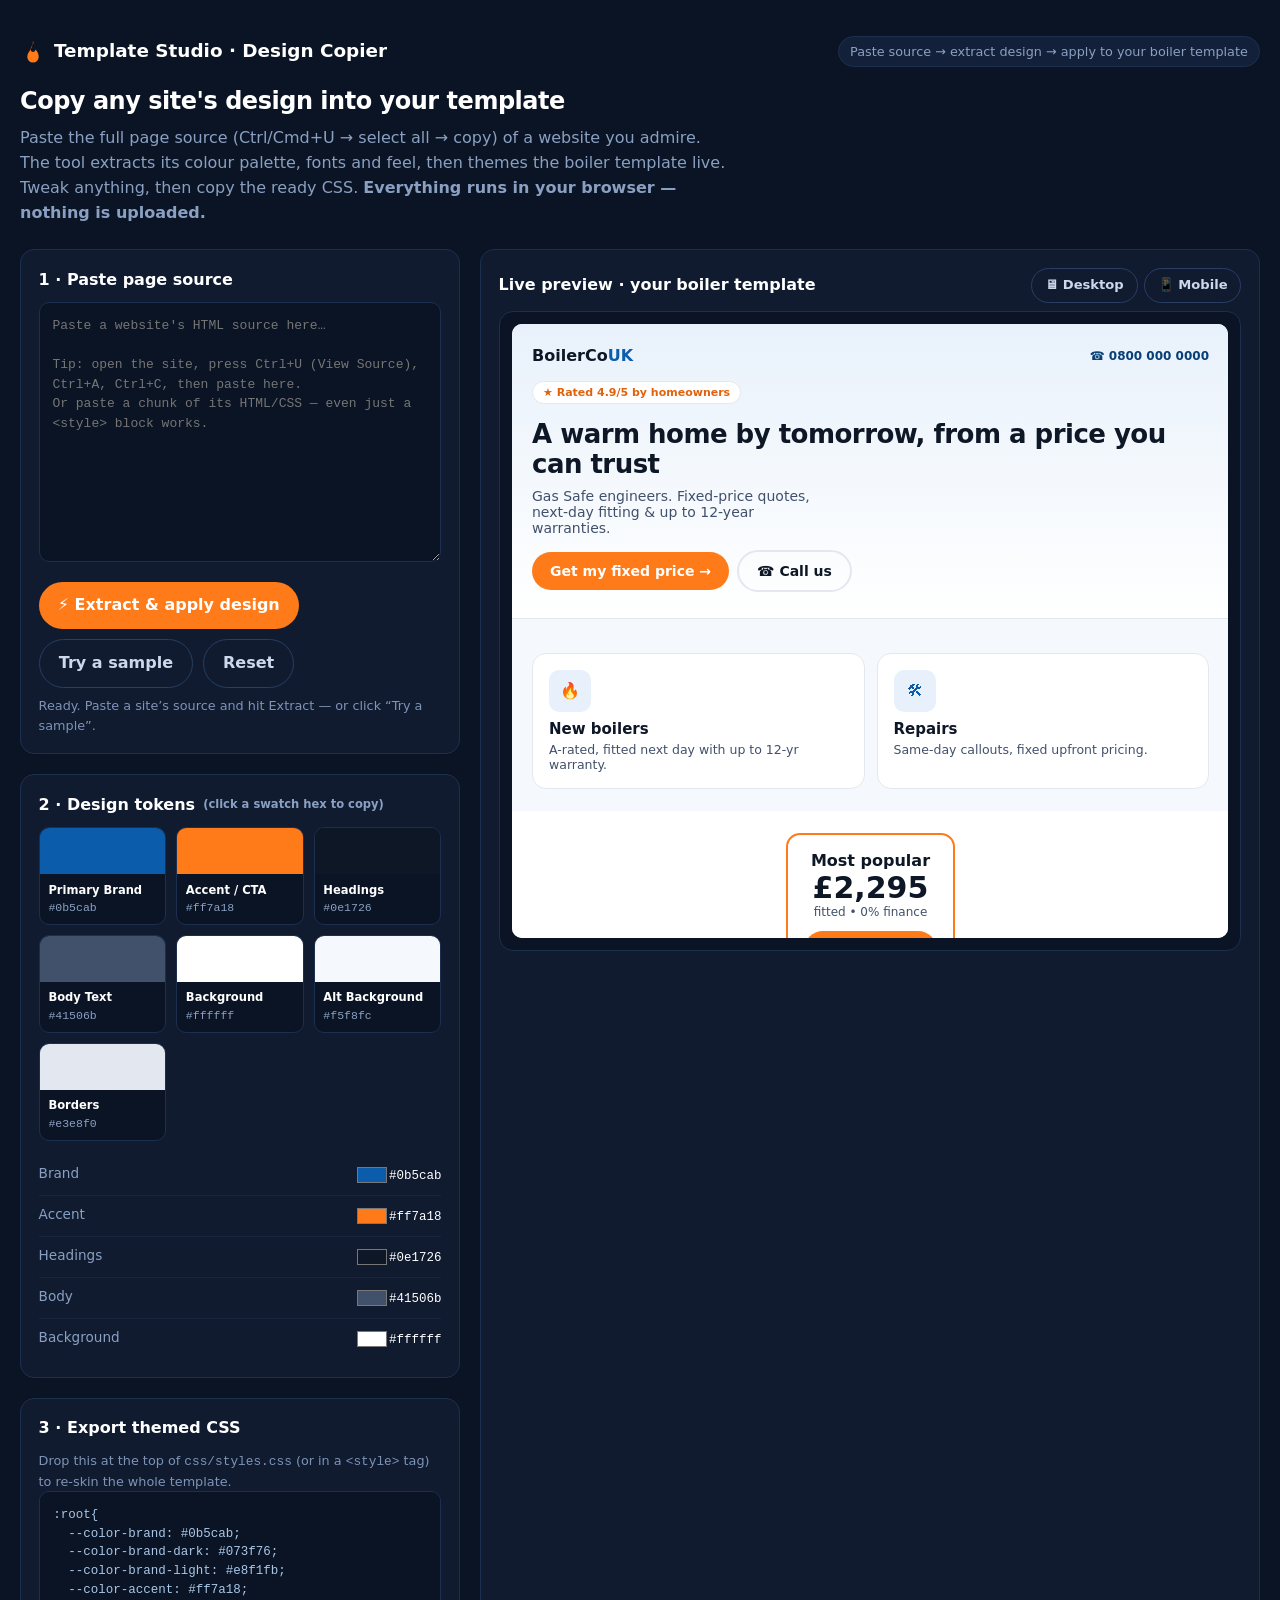
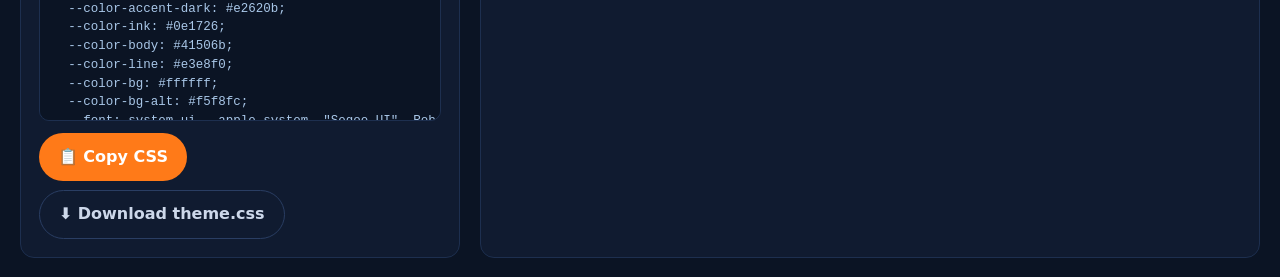
==== public/tools/design-copier/index.html @ d5bc6a3c "Wrap static site in Laravel 13 app for Laravel Cloud deployment Restructure the marketing template a" ====
<!doctype html>
<html lang="en">
<head>
<meta charset="utf-8">
<meta name="viewport" content="width=device-width, initial-scale=1">
<title>Design Copier · BoilerCo Template Studio</title>
<meta name="robots" content="noindex">
<style>
  :root{
    --brand:#0b5cab;--accent:#ff7a18;--ink:#0e1726;--body:#41506b;--bg:#fff;--bg-alt:#f5f8fc;--line:#e3e8f0;
    --font:system-ui,-apple-system,"Segoe UI",Roboto,Helvetica,Arial,sans-serif;
  }
  *,*::before,*::after{box-sizing:border-box}*{margin:0}
  body{font-family:var(--font);background:#0b1424;color:#cdd8ea;line-height:1.55}
  .wrap{max-width:1320px;margin:0 auto;padding:1.25rem}
  header.top{display:flex;flex-wrap:wrap;align-items:center;justify-content:space-between;gap:1rem;padding-block:1rem}
  .logo{display:flex;align-items:center;gap:.5rem;font-weight:800;color:#fff;font-size:1.15rem}
  .logo svg{width:26px;height:26px}
  .tag{font-size:.8rem;color:#8aa0c2;background:#13203a;border:1px solid #1d2f4f;padding:.3rem .7rem;border-radius:999px}
  h1{font-size:1.5rem;color:#fff;letter-spacing:-.02em}
  .sub{color:#8aa0c2;margin-top:.35rem;max-width:70ch}
  .grid{display:grid;gap:1.25rem;grid-template-columns:1fr;margin-top:1.5rem}
  @media(min-width:1000px){.grid{grid-template-columns:minmax(0,440px) 1fr}}
  .panel{background:#101b30;border:1px solid #1d2f4f;border-radius:14px;padding:1.1rem}
  .panel h2{font-size:1rem;color:#fff;margin-bottom:.6rem;display:flex;align-items:center;gap:.5rem}
  textarea{width:100%;min-height:260px;resize:vertical;background:#0b1424;color:#cdd8ea;border:1px solid #1d2f4f;border-radius:10px;padding:.8rem;font:13px/1.5 ui-monospace,SFMono-Regular,Menlo,Consolas,monospace}
  textarea:focus{outline:none;border-color:var(--accent)}
  .row{display:flex;gap:.6rem;flex-wrap:wrap;margin-top:.75rem}
  button{font:inherit;font-weight:700;cursor:pointer;border:0;border-radius:999px;padding:.7rem 1.2rem;background:var(--accent);color:#fff;transition:filter .12s,transform .12s}
  button:hover{filter:brightness(1.08);transform:translateY(-1px)}
  button.ghost{background:transparent;border:1.5px solid #2a3e63;color:#cdd8ea}
  button.sm{padding:.4rem .8rem;font-size:.82rem}
  .hint{font-size:.8rem;color:#7e93b6;margin-top:.5rem}
  .swatches{display:grid;grid-template-columns:repeat(auto-fill,minmax(120px,1fr));gap:.6rem;margin-top:.4rem}
  .sw{border:1px solid #1d2f4f;border-radius:10px;overflow:hidden;background:#0b1424}
  .sw .chip{height:46px}
  .sw .meta{padding:.45rem .55rem;font-size:.72rem}
  .sw .meta b{display:block;color:#fff;text-transform:capitalize}
  .sw .meta code{color:#8aa0c2;font-size:.72rem;cursor:pointer}
  .tokrow{display:flex;justify-content:space-between;gap:1rem;padding:.5rem 0;border-bottom:1px solid #18253f;font-size:.85rem}
  .tokrow:last-child{border:0}
  .tokrow label{color:#8aa0c2}
  .tokrow input[type=color]{width:34px;height:24px;border:0;background:none;padding:0;cursor:pointer;vertical-align:middle}
  .tokrow .val{color:#fff;font-family:ui-monospace,monospace;font-size:.78rem}
  pre{background:#0b1424;border:1px solid #1d2f4f;border-radius:10px;padding:.85rem;overflow:auto;font:12.5px/1.5 ui-monospace,monospace;color:#a9c7e8;max-height:230px}
  .preview-head{display:flex;align-items:center;justify-content:space-between;gap:1rem;flex-wrap:wrap;margin-bottom:.5rem}
  .device{display:flex;gap:.4rem}
  .frameWrap{background:#0b1424;border:1px solid #1d2f4f;border-radius:14px;padding:.75rem;height:640px;overflow:auto}
  iframe.preview{width:100%;height:100%;border:0;border-radius:10px;background:#fff;transition:max-width .2s;margin:0 auto;display:block}
  .badge{font-size:.72rem;color:#8aa0c2}
  .ok{color:#5fd39a}.warn{color:#ffcf6b}
  .scanlist{font-size:.8rem;color:#8aa0c2;max-height:120px;overflow:auto;margin-top:.5rem}
  .scanlist div{display:flex;align-items:center;gap:.5rem;padding:.15rem 0}
  .scanlist i{width:14px;height:14px;border-radius:3px;display:inline-block;border:1px solid #2a3e63}
  details summary{cursor:pointer;color:#fff;font-weight:700;margin:.5rem 0}
  #hiddenStage{position:absolute;width:900px;height:1px;left:-9999px;top:0;opacity:0;pointer-events:none}
</style>
</head>
<body>
<div class="wrap">
  <header class="top">
    <div class="logo">
      <svg viewBox="0 0 32 32"><path fill="#ff7a18" d="M16 2c2 5-3 6-3 11a3 3 0 0 0 6 0c3 3 4 6 4 9a7 7 0 1 1-14 0c0-7 7-9 7-20z"/></svg>
      Template Studio · Design Copier
    </div>
    <span class="tag">Paste source → extract design → apply to your boiler template</span>
  </header>

  <h1>Copy any site's design into your template</h1>
  <p class="sub">Paste the full page source (Ctrl/Cmd+U → select all → copy) of a website you admire. The tool extracts its colour palette, fonts and feel, then themes the boiler template live. Tweak anything, then copy the ready CSS. <strong>Everything runs in your browser — nothing is uploaded.</strong></p>

  <div class="grid">
    <!-- LEFT: input + tokens -->
    <div>
      <div class="panel">
        <h2>1 · Paste page source</h2>
        <textarea id="src" placeholder="Paste a website's HTML source here…&#10;&#10;Tip: open the site, press Ctrl+U (View Source), Ctrl+A, Ctrl+C, then paste here.&#10;Or paste a chunk of its HTML/CSS — even just a <style> block works."></textarea>
        <div class="row">
          <button id="extractBtn">⚡ Extract &amp; apply design</button>
          <button class="ghost" id="sampleBtn">Try a sample</button>
          <button class="ghost" id="resetBtn">Reset</button>
        </div>
        <p class="hint" id="status">Waiting for source…</p>
        <div class="scanlist" id="scanlist" hidden></div>
      </div>

      <div class="panel" style="margin-top:1.25rem">
        <h2>2 · Design tokens <span class="badge">(click a swatch hex to copy)</span></h2>
        <div class="swatches" id="swatches"></div>
        <div style="margin-top:.9rem" id="tuner"></div>
      </div>

      <div class="panel" style="margin-top:1.25rem">
        <h2>3 · Export themed CSS</h2>
        <p class="hint">Drop this at the top of <code>css/styles.css</code> (or in a <code>&lt;style&gt;</code> tag) to re-skin the whole template.</p>
        <pre id="cssOut">:root { /* extract a design to generate */ }</pre>
        <div class="row">
          <button id="copyCss">📋 Copy CSS</button>
          <button class="ghost" id="downloadCss">⬇ Download theme.css</button>
        </div>
      </div>
    </div>

    <!-- RIGHT: live preview -->
    <div class="panel">
      <div class="preview-head">
        <h2 style="margin:0">Live preview · your boiler template</h2>
        <div class="device">
          <button class="ghost sm" data-w="100%">🖥 Desktop</button>
          <button class="ghost sm" data-w="390px">📱 Mobile</button>
        </div>
      </div>
      <div class="frameWrap">
        <iframe class="preview" id="preview" title="Themed template preview"></iframe>
      </div>
    </div>
  </div>
</div>

<!-- hidden stage renders the pasted source so we can read computed styles -->
<iframe id="hiddenStage" sandbox="allow-same-origin" aria-hidden="true"></iframe>

<script src="copier.js"></script>
</body>
</html>
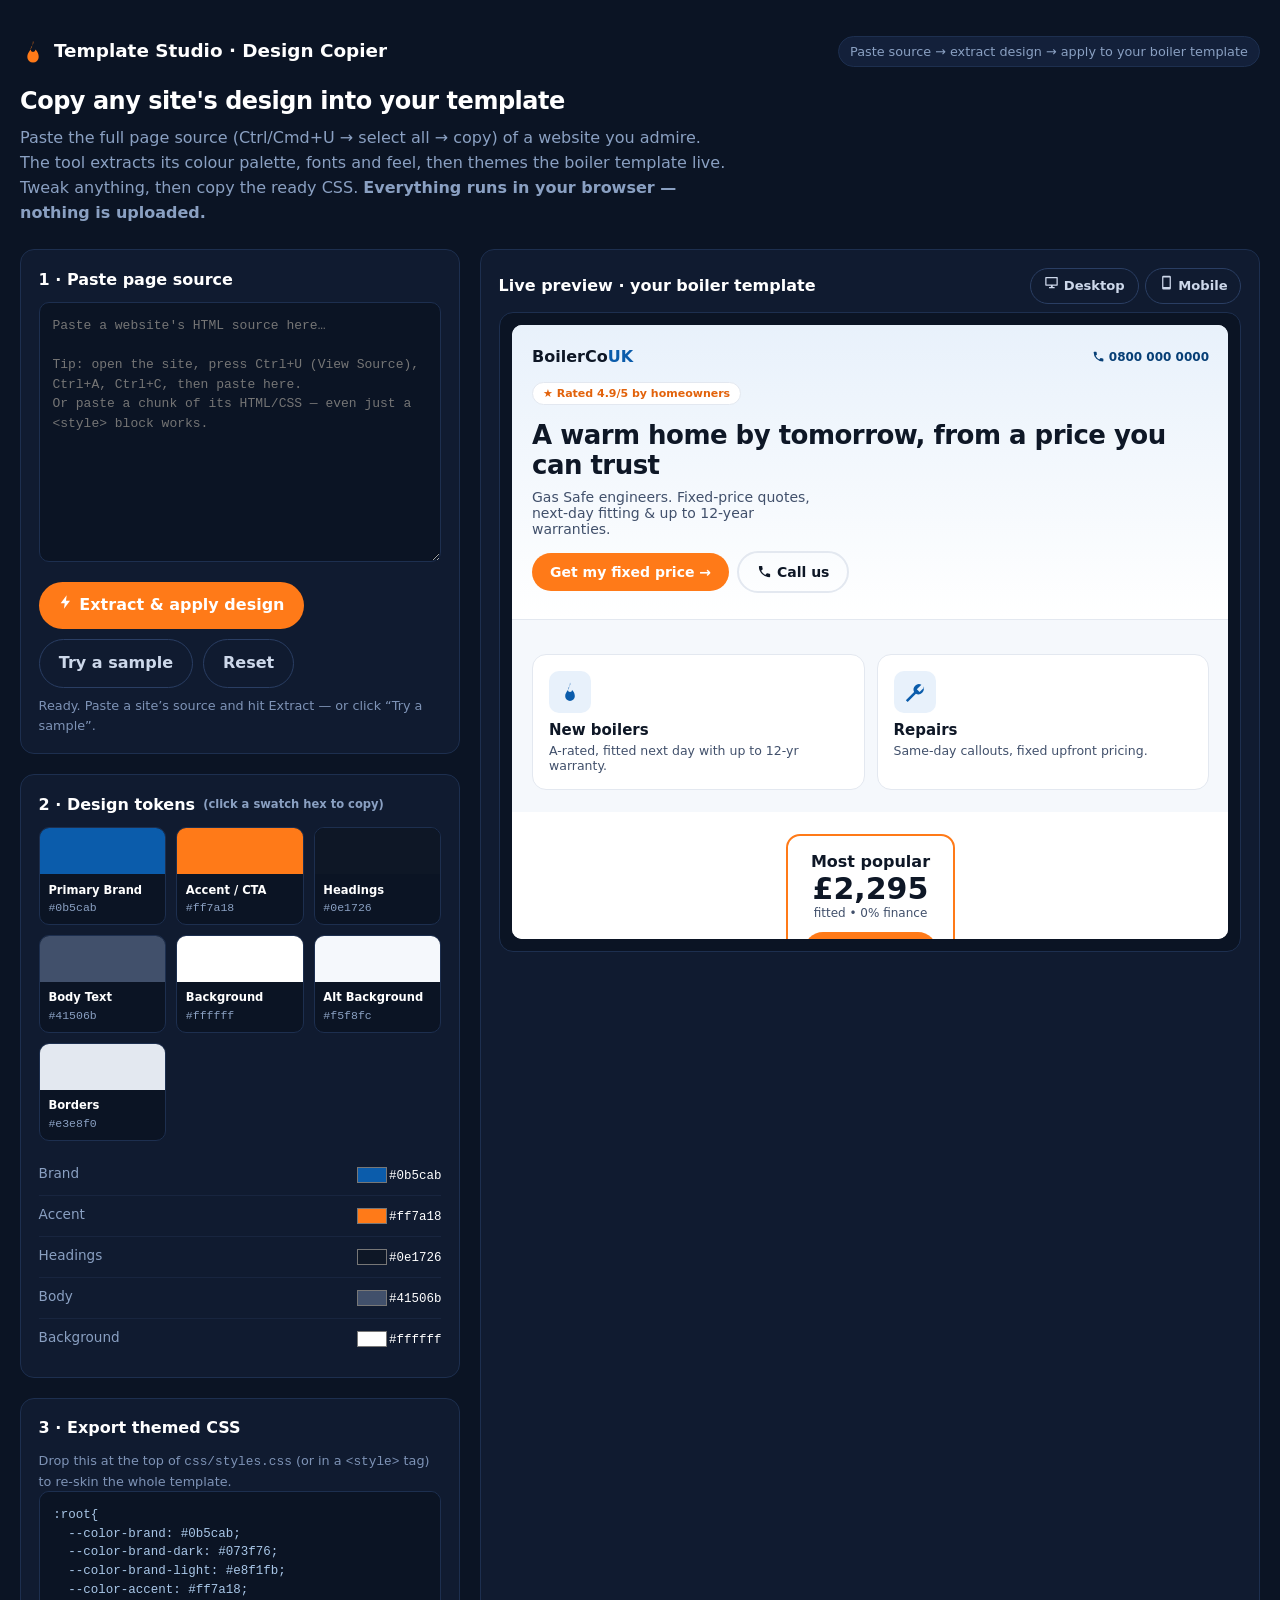
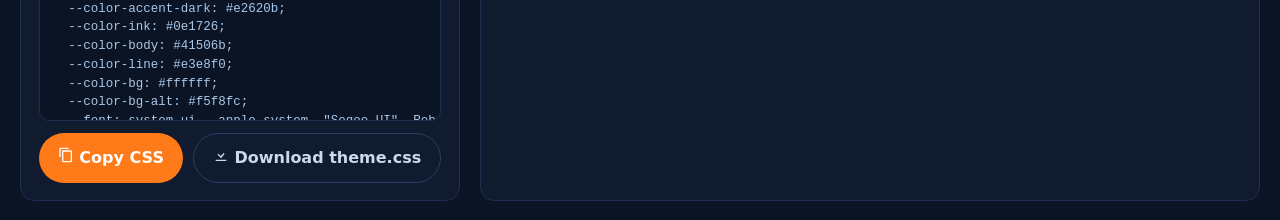
==== commit 414ba00c: "Remove emojis, harden responsiveness, add GHL modal form + feature links - Replace all emojis with i" ====
--- a/public/tools/design-copier/index.html
+++ b/public/tools/design-copier/index.html
@@ -76,7 +76,7 @@
         <h2>1 · Paste page source</h2>
         <textarea id="src" placeholder="Paste a website's HTML source here…&#10;&#10;Tip: open the site, press Ctrl+U (View Source), Ctrl+A, Ctrl+C, then paste here.&#10;Or paste a chunk of its HTML/CSS — even just a <style> block works."></textarea>
         <div class="row">
-          <button id="extractBtn">⚡ Extract &amp; apply design</button>
+          <button id="extractBtn"><svg width="16" height="16" viewBox="0 0 24 24" fill="currentColor" aria-hidden="true"><path d="M13 2 4 14h6l-1 8 9-12h-6z"/></svg> Extract &amp; apply design</button>
           <button class="ghost" id="sampleBtn">Try a sample</button>
           <button class="ghost" id="resetBtn">Reset</button>
         </div>
@@ -95,8 +95,8 @@
         <p class="hint">Drop this at the top of <code>css/styles.css</code> (or in a <code>&lt;style&gt;</code> tag) to re-skin the whole template.</p>
         <pre id="cssOut">:root { /* extract a design to generate */ }</pre>
         <div class="row">
-          <button id="copyCss">📋 Copy CSS</button>
-          <button class="ghost" id="downloadCss">⬇ Download theme.css</button>
+          <button id="copyCss"><svg width="16" height="16" viewBox="0 0 24 24" fill="currentColor" aria-hidden="true"><path d="M16 1H4a2 2 0 0 0-2 2v12h2V3h12zm3 4H8a2 2 0 0 0-2 2v14a2 2 0 0 0 2 2h11a2 2 0 0 0 2-2V7a2 2 0 0 0-2-2zm0 16H8V7h11z"/></svg> Copy CSS</button>
+          <button class="ghost" id="downloadCss"><svg width="16" height="16" viewBox="0 0 24 24" fill="currentColor" aria-hidden="true"><path d="M12 3v10l4-4 1.4 1.4L12 16.8 6.6 11.4 8 10l4 4zM4 19h16v2H4z"/></svg> Download theme.css</button>
         </div>
       </div>
     </div>
@@ -106,8 +106,8 @@
       <div class="preview-head">
         <h2 style="margin:0">Live preview · your boiler template</h2>
         <div class="device">
-          <button class="ghost sm" data-w="100%">🖥 Desktop</button>
-          <button class="ghost sm" data-w="390px">📱 Mobile</button>
+          <button class="ghost sm" data-w="100%"><svg width="15" height="15" viewBox="0 0 24 24" fill="currentColor" aria-hidden="true"><path d="M3 3h18a1 1 0 0 1 1 1v12a1 1 0 0 1-1 1h-7v2h3v2H8v-2h3v-2H3a1 1 0 0 1-1-1V4a1 1 0 0 1 1-1zm1 2v10h16V5z"/></svg> Desktop</button>
+          <button class="ghost sm" data-w="390px"><svg width="15" height="15" viewBox="0 0 24 24" fill="currentColor" aria-hidden="true"><path d="M7 1h10a2 2 0 0 1 2 2v18a2 2 0 0 1-2 2H7a2 2 0 0 1-2-2V3a2 2 0 0 1 2-2zm0 3v15h10V4zm3 16h4v1h-4z"/></svg> Mobile</button>
         </div>
       </div>
       <div class="frameWrap">
